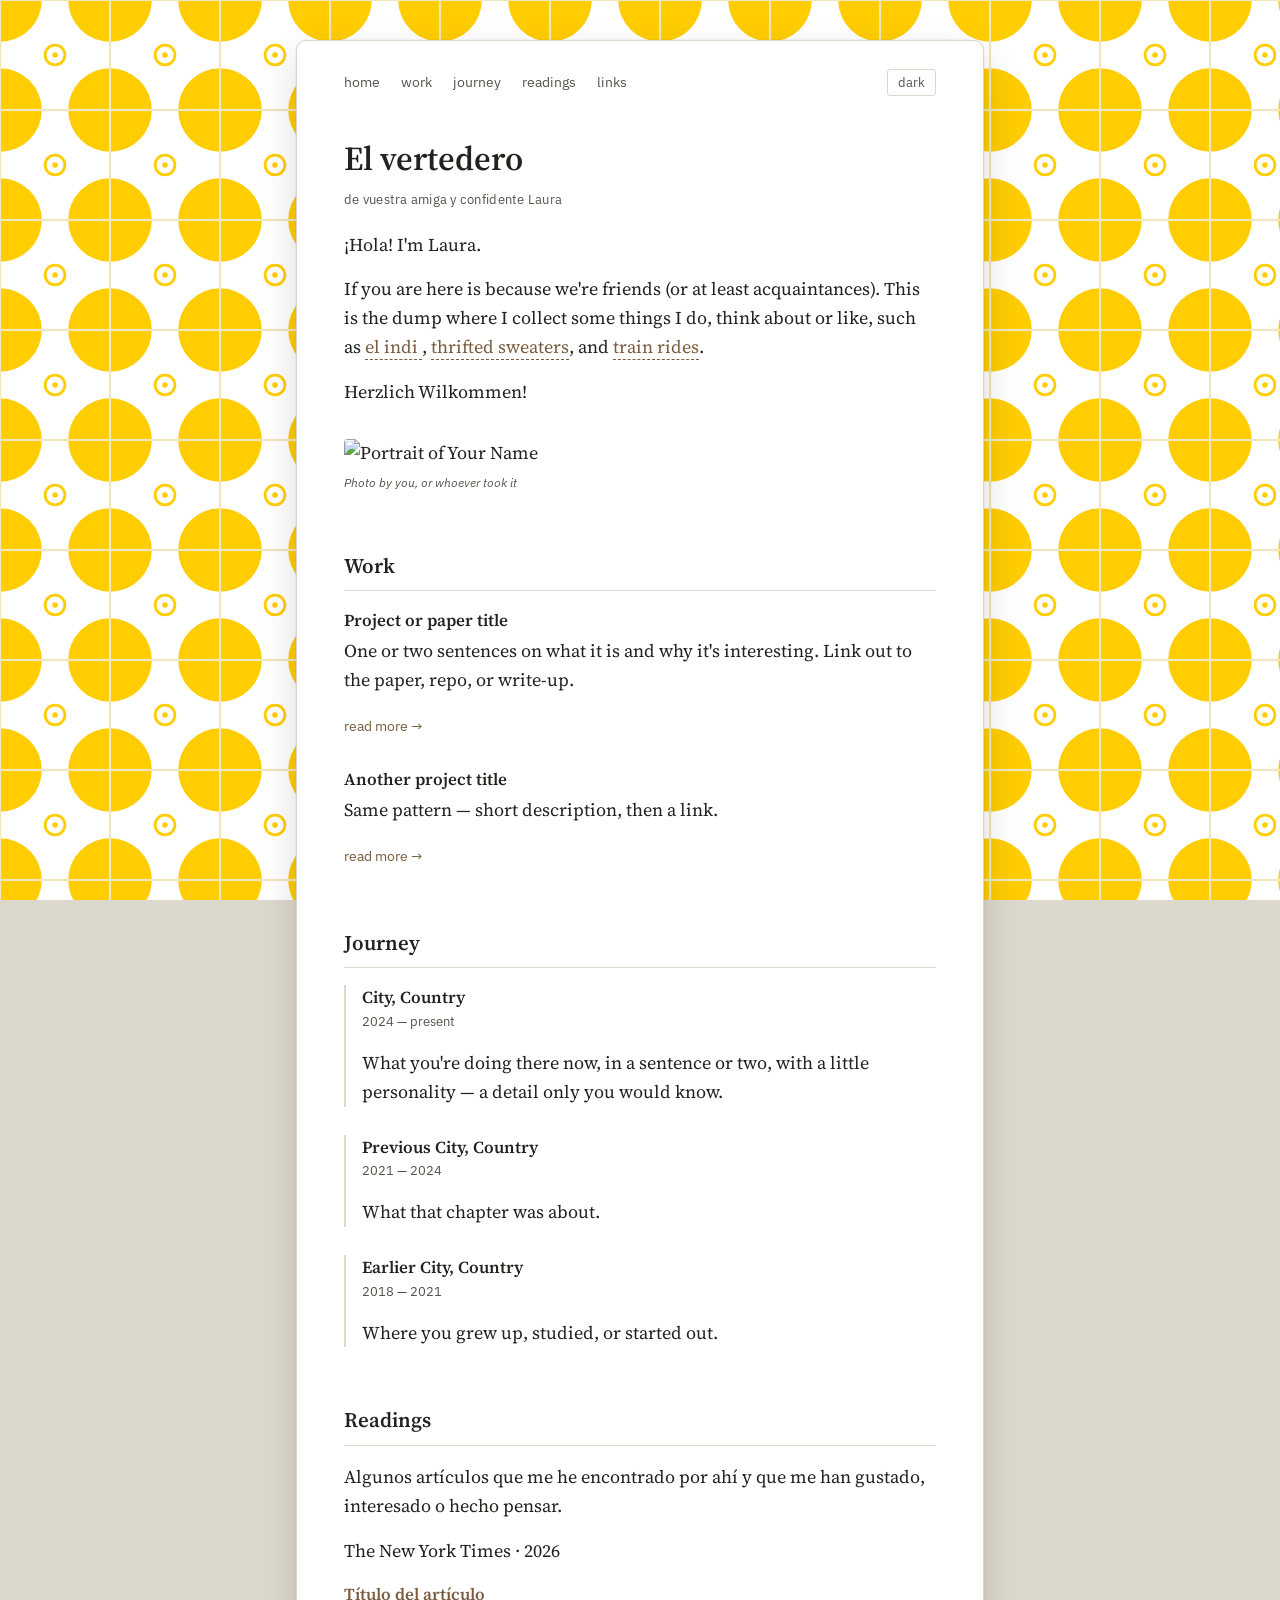
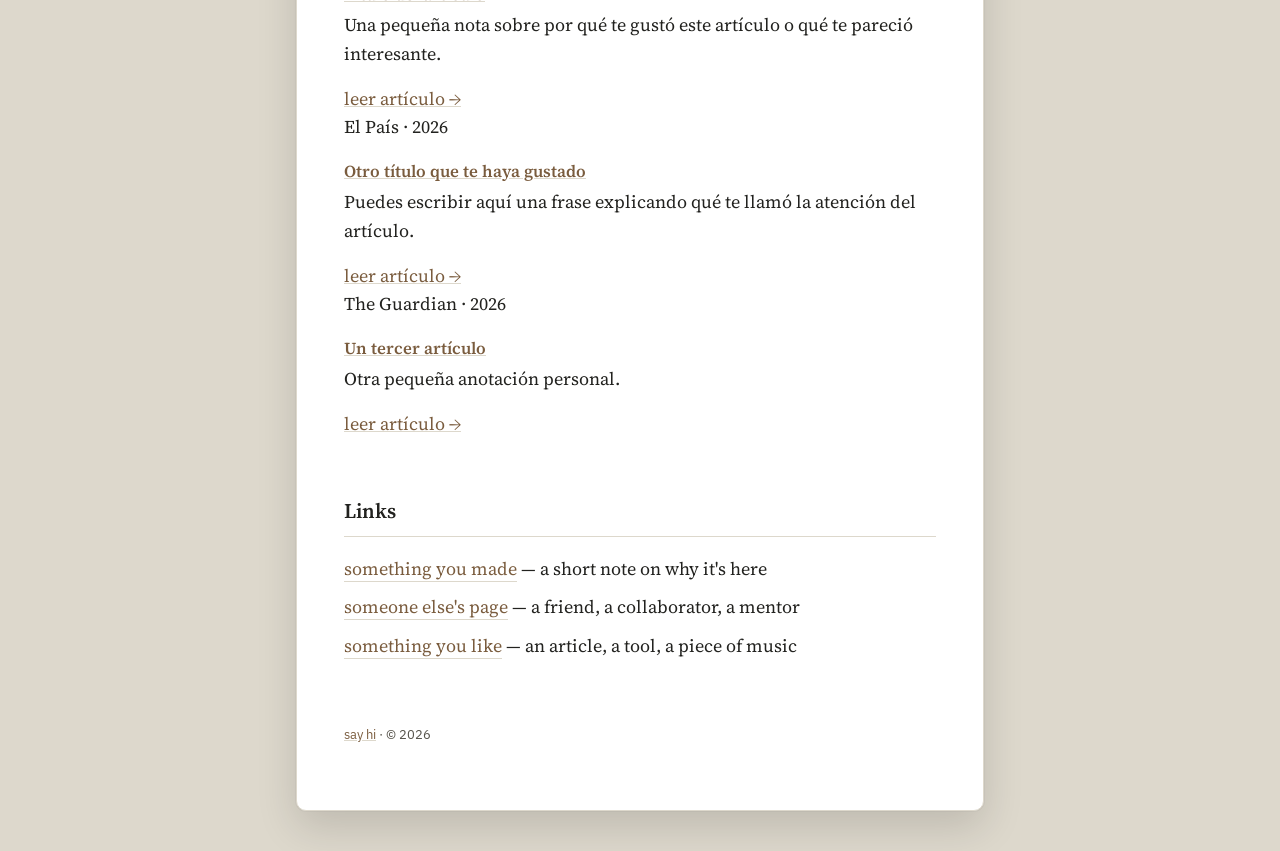
==== index.html @ 6bcbf562 "Add readings section with article links Added a new section for readings with articles and descripti" ====
<!DOCTYPE html>
<html lang="en">
<head>
<meta charset="UTF-8">
<meta name="viewport" content="width=device-width, initial-scale=1">
<title>Laura!</title>
<meta name="description" content=" Laura ">
<link rel="preconnect" href="https://fonts.googleapis.com">
<link rel="preconnect" href="https://fonts.gstatic.com" crossorigin>
<link href="https://fonts.googleapis.com/css2?family=Source+Serif+4:ital,wght@0,400;0,600;1,400&family=IBM+Plex+Sans:wght@400;500&display=swap" rel="stylesheet">
<link rel="stylesheet" href="style.css">
</head>
<body>

<div class="sheet">

<header class="topnav">
  <nav>
    <a href="#home">home</a>
    <a href="#work">work</a>
    <a href="#journey">journey</a>
    <a href="#readings">readings</a>
    <a href="#links">links</a>
  </nav>
  <button id="theme-toggle" aria-label="Toggle dark mode">dark</button>
</header>

<main id="home">
  <h1> El vertedero </h1>
  <p class="pronunciation"> de vuestra amiga y confidente Laura </p>
  <p class="role">  </p>

  <p class="intro">
    ¡Hola! I'm Laura. 
    </p>
  
    <p class="intro">
    If you are here is because we're friends (or at least acquaintances).
    
    This is the dump where I collect some things I do, think about or like, such as
    <span class="word-swap" data-words="reading| vermú al sol | card games | el indi | biking around " tabindex="0" role="button"> el indi </span>,
    <span class="word-swap" data-words="thrifted sweaters| performing arts |mountains |conciertos en salas (Asturies) | semmantics | guateques " tabindex="0" role="button">thrifted sweaters</span>,
    and
    <span class="word-swap" data-words="train rides| cinema |paliquear | basketball | opera" tabindex="0" role="button"> train rides</span>.
  </p>

  <p class="intro">
    Herzlich  Wilkommen!
  </p>


  <figure class="portrait">
    <img src="files/photo.jpg" alt="Portrait of Your Name">
    <figcaption>Photo by you, or whoever took it</figcaption>
  </figure>
</main>

<section id="work">
  <h2>Work</h2>

  <article class="project">
    <h3>Project or paper title</h3>
    <p>One or two sentences on what it is and why it's interesting. Link
      out to the paper, repo, or write-up.</p>
    <a href="#" target="_blank" rel="noopener">read more →</a>
  </article>

  <article class="project">
    <h3>Another project title</h3>
    <p>Same pattern — short description, then a link.</p>
    <a href="#" target="_blank" rel="noopener">read more →</a>
  </article>
</section>

<section id="journey">
  <h2>Journey</h2>

  <div class="timeline-entry">
    <h3>City, Country</h3>
    <p class="timeline-date">2024 — present</p>
    <p>What you're doing there now, in a sentence or two, with a little
      personality — a detail only you would know.</p>
  </div>

  <div class="timeline-entry">
    <h3>Previous City, Country</h3>
    <p class="timeline-date">2021 — 2024</p>
    <p>What that chapter was about.</p>
  </div>

  <div class="timeline-entry">
    <h3>Earlier City, Country</h3>
    <p class="timeline-date">2018 — 2021</p>
    <p>Where you grew up, studied, or started out.</p>
  </div>
</section>


  <section id="readings"> 
    <h2>Readings</h2> 
    
<p class="section-intro"> 
  Algunos artículos que me he encontrado por ahí y que me han gustado, interesado o hecho pensar. 
</p> 
    <div class="reading-list"> 
  <article class="reading"> 
  <p class="reading-meta">The New York Times · 2026</p> <h3> <a href="https://www.example.com/articulo-1" target="_blank" rel="noopener"> Título del artículo </a> </h3> <p> Una pequeña nota sobre por qué te gustó este artículo o qué te pareció interesante. </p> <a class="reading-link" href="https://www.example.com/articulo-1" target="_blank" rel="noopener"> leer artículo → </a> </article> <article class="reading"> <p class="reading-meta">El País · 2026</p> <h3> <a href="https://www.example.com/articulo-2" target="_blank" rel="noopener"> Otro título que te haya gustado </a> </h3> <p> Puedes escribir aquí una frase explicando qué te llamó la atención del artículo. </p> <a class="reading-link" href="https://www.example.com/articulo-2" target="_blank" rel="noopener"> leer artículo → </a> </article> <article class="reading"> <p class="reading-meta">The Guardian · 2026</p> <h3> <a href="https://www.example.com/articulo-3" target="_blank" rel="noopener"> Un tercer artículo </a> </h3> <p> Otra pequeña anotación personal. </p> <a class="reading-link" href="https://www.example.com/articulo-3" target="_blank" rel="noopener"> leer artículo → 
  </a> 
  </article> </div> </section>

<section id="links">
  <h2>Links</h2>
  <ul class="linklist">
    <li><a href="#" target="_blank" rel="noopener">something you made</a> — a short note on why it's here</li>
    <li><a href="#" target="_blank" rel="noopener">someone else's page</a> — a friend, a collaborator, a mentor</li>
    <li><a href="#" target="_blank" rel="noopener">something you like</a> — an article, a tool, a piece of music</li>
  </ul>
</section>

<footer>
  <p><a href="mailto:you@example.com">say hi</a> · © 2026</p>
</footer>

</div><!-- /.sheet -->

<script src="script.js"></script>
</body>
</html>
---- style.css ----
:root {
  --bg: #FFFFFF;
  --ink: #22221F;
  --ink-soft: #56534B;
  --accent: #7A5C3E;
  --rule: #DDD8CC;
  --tile-url: url("data:image/svg+xml;utf8,%3Csvg xmlns='http://www.w3.org/2000/svg' viewBox='0 0 100 100'%3E%3Crect width='100' height='100' fill='%23FFFFFF'/%3E%3Cpath d='M0,0 L38,0 A38,38 0 0 1 0,38 Z' fill='%23FFCD00'/%3E%3Cpath d='M100,0 L100,38 A38,38 0 0 1 62,0 Z' fill='%23FFCD00'/%3E%3Cpath d='M100,100 L62,100 A38,38 0 0 1 100,62 Z' fill='%23FFCD00'/%3E%3Cpath d='M0,100 L0,62 A38,38 0 0 1 38,100 Z' fill='%23FFCD00'/%3E%3Ccircle cx='50' cy='50' r='9' fill='none' stroke='%23FFCD00' stroke-width='2.5'/%3E%3Ccircle cx='50' cy='50' r='2.5' fill='%23FFCD00'/%3E%3Crect x='0.5' y='0.5' width='99' height='99' fill='none' stroke='%23F0E6C0' stroke-width='1'/%3E%3C/svg%3E");
  --tile-size: 110px;
}

html[data-theme="dark"] {
  --bg: #16151A;
  --ink: #EDEAE2;
  --ink-soft: #A9A497;
  --accent: #C9A574;
  --rule: #33323A;
  --tile-url: url("data:image/svg+xml;utf8,%3Csvg xmlns='http://www.w3.org/2000/svg' viewBox='0 0 100 100'%3E%3Crect width='100' height='100' fill='%23172231'/%3E%3Cpath d='M0,0 L38,0 A38,38 0 0 1 0,38 Z' fill='%23B8935F'/%3E%3Cpath d='M100,0 L100,38 A38,38 0 0 1 62,0 Z' fill='%23B8935F'/%3E%3Cpath d='M100,100 L62,100 A38,38 0 0 1 100,62 Z' fill='%23B8935F'/%3E%3Cpath d='M0,100 L0,62 A38,38 0 0 1 38,100 Z' fill='%23B8935F'/%3E%3Ccircle cx='50' cy='50' r='9' fill='none' stroke='%23B8935F' stroke-width='2.5'/%3E%3Ccircle cx='50' cy='50' r='2.5' fill='%23B8935F'/%3E%3Crect x='0.5' y='0.5' width='99' height='99' fill='none' stroke='%230D141C' stroke-width='1'/%3E%3C/svg%3E");
}

* { box-sizing: border-box; }

html {
  scroll-behavior: smooth;
}

body {
  margin: 0;
  color: var(--ink);
  font-family: "Source Serif 4", Georgia, serif;
  font-size: 18px;
  line-height: 1.6;
  background-color: var(--rule);
  background-image: var(--tile-url);
  background-size: var(--tile-size) var(--tile-size);
  background-attachment: fixed;
  transition: background-color 0.2s ease, color 0.2s ease;
}

/* The tile pattern lives on the body; everything readable sits on this
   opaque sheet so text always has full contrast, regardless of theme. */
.sheet {
  max-width: 688px;
  margin: 40px auto;
  padding: 0 0 8px;
  background: var(--bg);
  border-radius: 10px;
  border: 1px solid var(--rule);
  box-shadow: 0 16px 40px rgba(0, 0, 0, 0.14), 0 0 0 1px rgba(0, 0, 0, 0.03);
}

main, section, footer, header.topnav {
  max-width: 640px;
  margin: 0 auto;
  padding: 0 24px;
}

/* Nav */

header.topnav {
  display: flex;
  justify-content: space-between;
  align-items: center;
  padding-top: 28px;
  padding-bottom: 12px;
  font-family: "IBM Plex Sans", sans-serif;
  font-size: 14px;
}

header.topnav nav a {
  color: var(--ink-soft);
  text-decoration: none;
  margin-right: 18px;
}

header.topnav nav a:hover { color: var(--accent); }

#theme-toggle {
  background: none;
  border: 1px solid var(--rule);
  color: var(--ink-soft);
  font-family: inherit;
  font-size: 13px;
  padding: 4px 10px;
  border-radius: 3px;
  cursor: pointer;
}

#theme-toggle:hover { border-color: var(--accent); color: var(--accent); }

/* Headings */

h1 {
  font-size: 2.1rem;
  font-weight: 600;
  margin: 24px 0 4px;
}

h2 {
  font-size: 1.3rem;
  font-weight: 600;
  border-bottom: 1px solid var(--rule);
  padding-bottom: 8px;
  margin-top: 56px;
}

h3 {
  font-size: 1.05rem;
  font-weight: 600;
  margin-bottom: 2px;
}

.pronunciation {
  font-family: "IBM Plex Sans", sans-serif;
  font-size: 13px;
  color: var(--ink-soft);
  letter-spacing: 0.02em;
  margin-top: 0;
}

.role {
  font-family: "IBM Plex Sans", sans-serif;
  font-size: 15px;
  color: var(--ink-soft);
  margin-bottom: 20px;
}

/* Body text & links */

p { margin: 0 0 16px; }

a {
  color: var(--accent);
  text-decoration-color: var(--rule);
}

a:hover { text-decoration-color: var(--accent); }

.intro em { font-style: italic; color: var(--ink); }

.word-swap {
  color: var(--accent);
  border-bottom: 1px dashed var(--accent);
  cursor: pointer;
  transition: opacity 0.15s ease;
}

.word-swap:hover { opacity: 0.7; }

.word-swap:focus-visible {
  outline: 2px solid var(--accent);
  outline-offset: 2px;
}

.word-swap.swapping { opacity: 0; }

.linkrow {
  font-family: "IBM Plex Sans", sans-serif;
  font-size: 15px;
  margin: 8px 0 32px;
}

.linkrow a {
  margin-right: 16px;
  text-decoration: none;
  border-bottom: 1px solid var(--rule);
}

.linkrow a:hover { border-color: var(--accent); }

/* Portrait */

.portrait {
  margin: 32px 0 8px;
}

.portrait img {
  width: 100%;
  max-width: 320px;
  display: block;
  border-radius: 4px;
}

.portrait figcaption {
  font-family: "IBM Plex Sans", sans-serif;
  font-size: 12px;
  color: var(--ink-soft);
  margin-top: 6px;
  font-style: italic;
}

/* Work / projects */

.project {
  margin-bottom: 28px;
}

.project a {
  font-family: "IBM Plex Sans", sans-serif;
  font-size: 14px;
  text-decoration: none;
}

/* Journey / timeline */

.timeline-entry {
  margin-bottom: 28px;
  padding-left: 16px;
  border-left: 2px solid var(--rule);
}

.timeline-date {
  font-family: "IBM Plex Sans", sans-serif;
  font-size: 13px;
  color: var(--ink-soft);
  margin-top: -2px;
}

/* Links list */

.linklist {
  list-style: none;
  padding: 0;
}

.linklist li {
  margin-bottom: 10px;
}

.linklist a {
  text-decoration: none;
  border-bottom: 1px solid var(--rule);
}

.linklist a:hover { border-color: var(--accent); }

/* Footer */

footer {
  margin-top: 64px;
  padding-bottom: 40px;
  font-family: "IBM Plex Sans", sans-serif;
  font-size: 13px;
  color: var(--ink-soft);
}

/* Responsive */

@media (max-width: 480px) {
  body {
    font-size: 16px;
    background-attachment: scroll;
    background-size: 70px 70px;
  }
  header.topnav nav a { margin-right: 12px; }
  .sheet {
    margin: 0;
    border-radius: 0;
    border: none;
    box-shadow: none;
  }
}

/* Reduced motion */

@media (prefers-reduced-motion: reduce) {
  html { scroll-behavior: auto; }
  body, #theme-toggle { transition: none; }
}
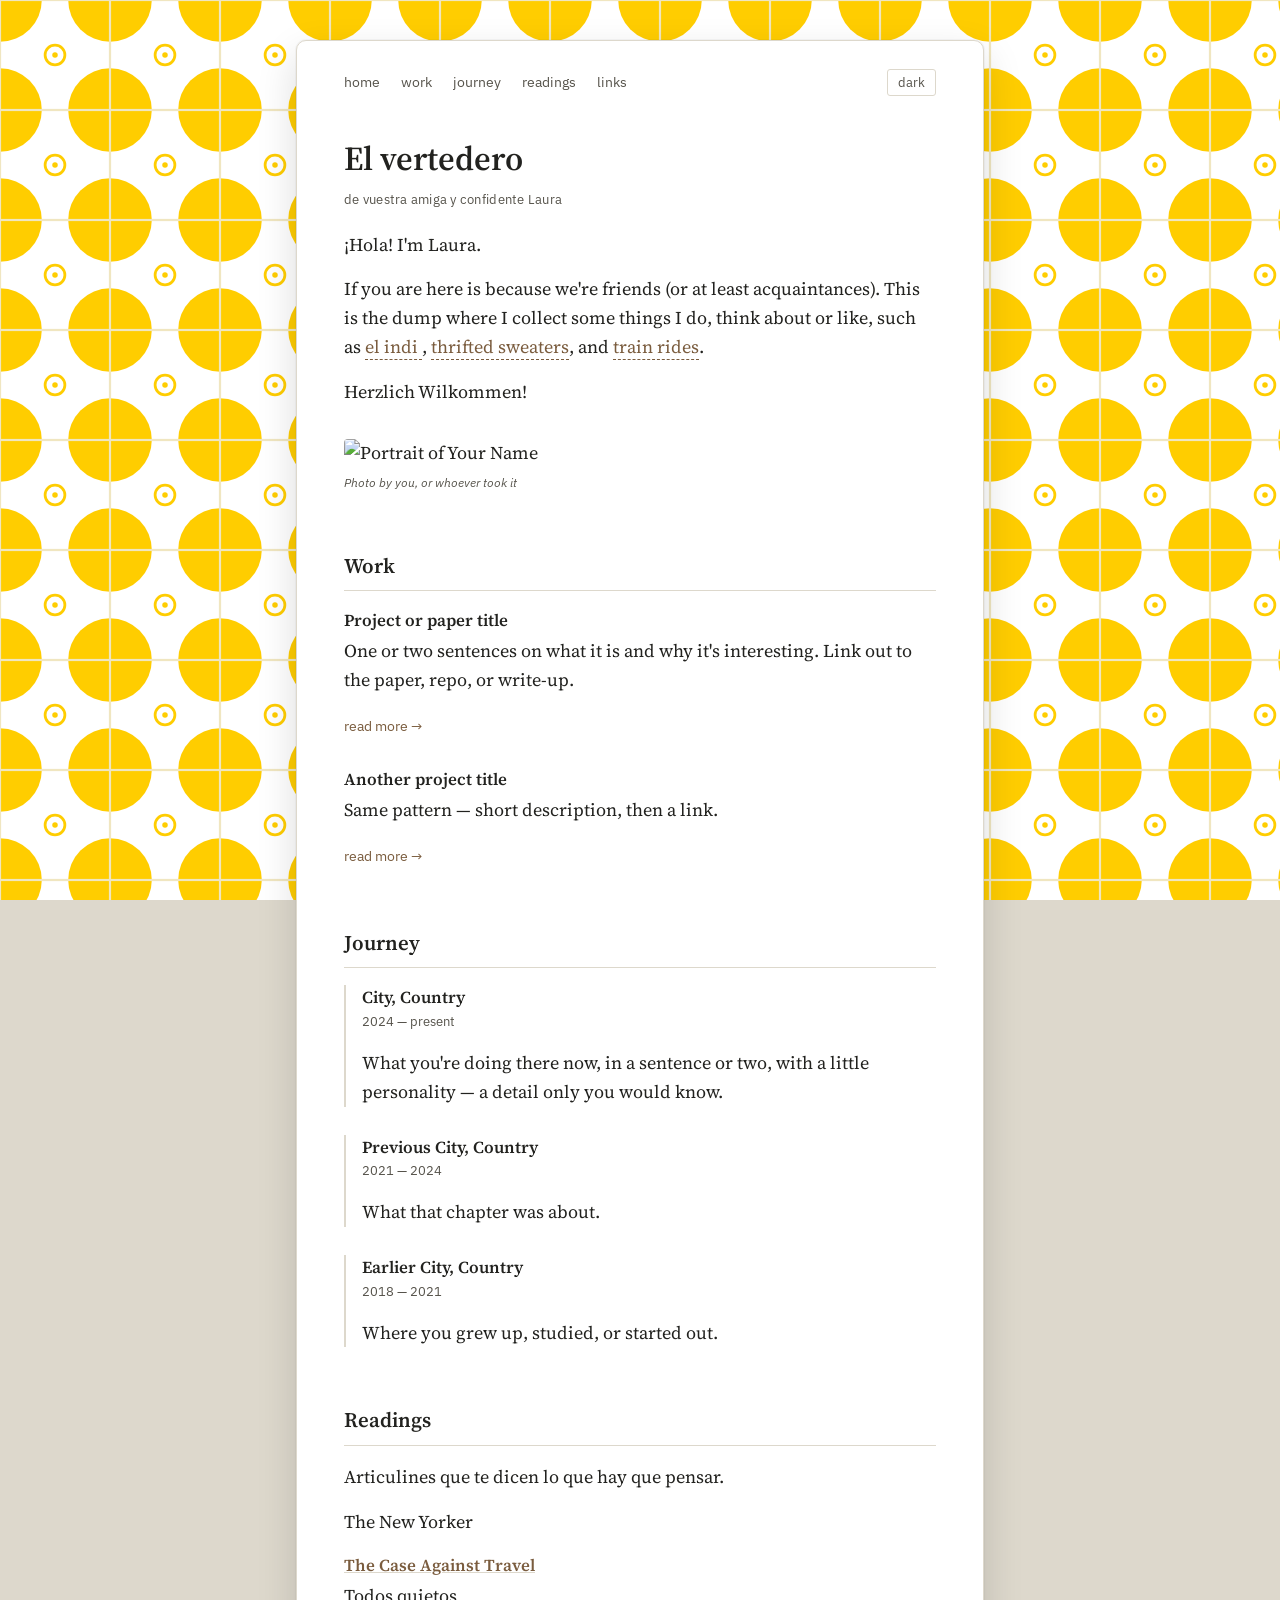
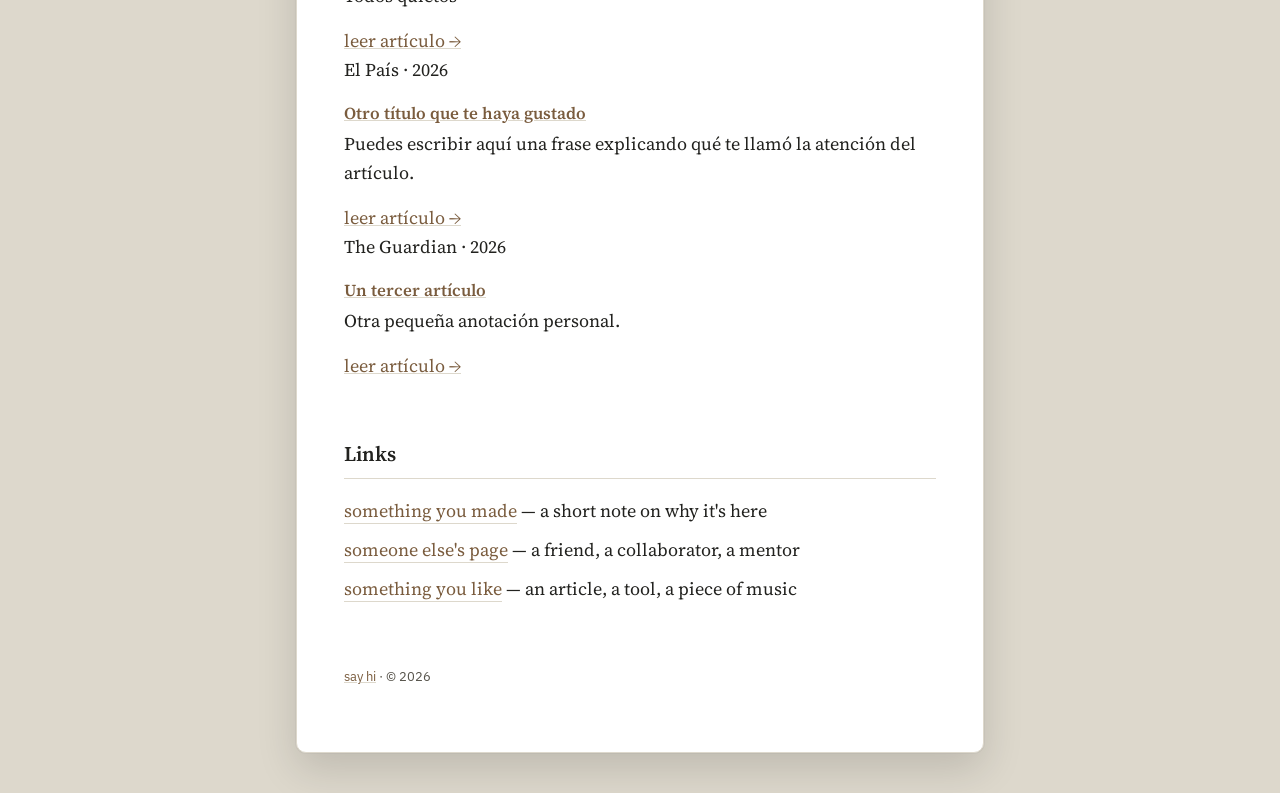
==== commit a21c146f: "Add new articles to readings section Updated reading section with new articles and links." ====
--- a/index.html
+++ b/index.html
@@ -100,13 +100,34 @@
     <h2>Readings</h2> 
     
 <p class="section-intro"> 
-  Algunos artículos que me he encontrado por ahí y que me han gustado, interesado o hecho pensar. 
+  Articulines que te dicen lo que hay que pensar. 
 </p> 
     <div class="reading-list"> 
   <article class="reading"> 
-  <p class="reading-meta">The New York Times · 2026</p> <h3> <a href="https://www.example.com/articulo-1" target="_blank" rel="noopener"> Título del artículo </a> </h3> <p> Una pequeña nota sobre por qué te gustó este artículo o qué te pareció interesante. </p> <a class="reading-link" href="https://www.example.com/articulo-1" target="_blank" rel="noopener"> leer artículo → </a> </article> <article class="reading"> <p class="reading-meta">El País · 2026</p> <h3> <a href="https://www.example.com/articulo-2" target="_blank" rel="noopener"> Otro título que te haya gustado </a> </h3> <p> Puedes escribir aquí una frase explicando qué te llamó la atención del artículo. </p> <a class="reading-link" href="https://www.example.com/articulo-2" target="_blank" rel="noopener"> leer artículo → </a> </article> <article class="reading"> <p class="reading-meta">The Guardian · 2026</p> <h3> <a href="https://www.example.com/articulo-3" target="_blank" rel="noopener"> Un tercer artículo </a> </h3> <p> Otra pequeña anotación personal. </p> <a class="reading-link" href="https://www.example.com/articulo-3" target="_blank" rel="noopener"> leer artículo → 
+  <p class="reading-meta">
+    The New Yorker </p> <h3> 
+      <a href="https://www.newyorker.com/culture/the-weekend-essay/the-case-against-travel" target="_blank" rel="noopener"> 
+        The Case Against Travel </a> </h3> <p> Todos quietos </p>
+    <a class="reading-link" href="https://www.newyorker.com/culture/the-weekend-essay/the-case-against-travel" target="_blank" rel="noopener"> leer artículo → 
+    </a> 
+    
+  </article> 
+      <article class="reading"> 
+        <p class="reading-meta">El País · 2026</p> <h3> 
+          <a href="https://www.example.com/articulo-2" target="_blank" rel="noopener"> 
+            Otro título que te haya gustado </a> 
+        </h3> <p> Puedes escribir aquí una frase explicando qué te llamó la atención del artículo. </p> 
+        <a class="reading-link" href="https://www.example.com/articulo-2" target="_blank" rel="noopener"> leer artículo →
+        </a> 
+      
+      </article> 
+      <article class="reading"> <p class="reading-meta">The Guardian · 2026</p> <h3> 
+          <a href="https://www.example.com/articulo-3" target="_blank" rel="noopener"> 
+            Un tercer artículo </a> </h3> <p> Otra pequeña anotación personal. </p>
+        <a class="reading-link" href="https://www.example.com/articulo-3" target="_blank" rel="noopener"> leer artículo →
   </a> 
-  </article> </div> </section>
+  </article> 
+    </div> </section>
 
 <section id="links">
   <h2>Links</h2>
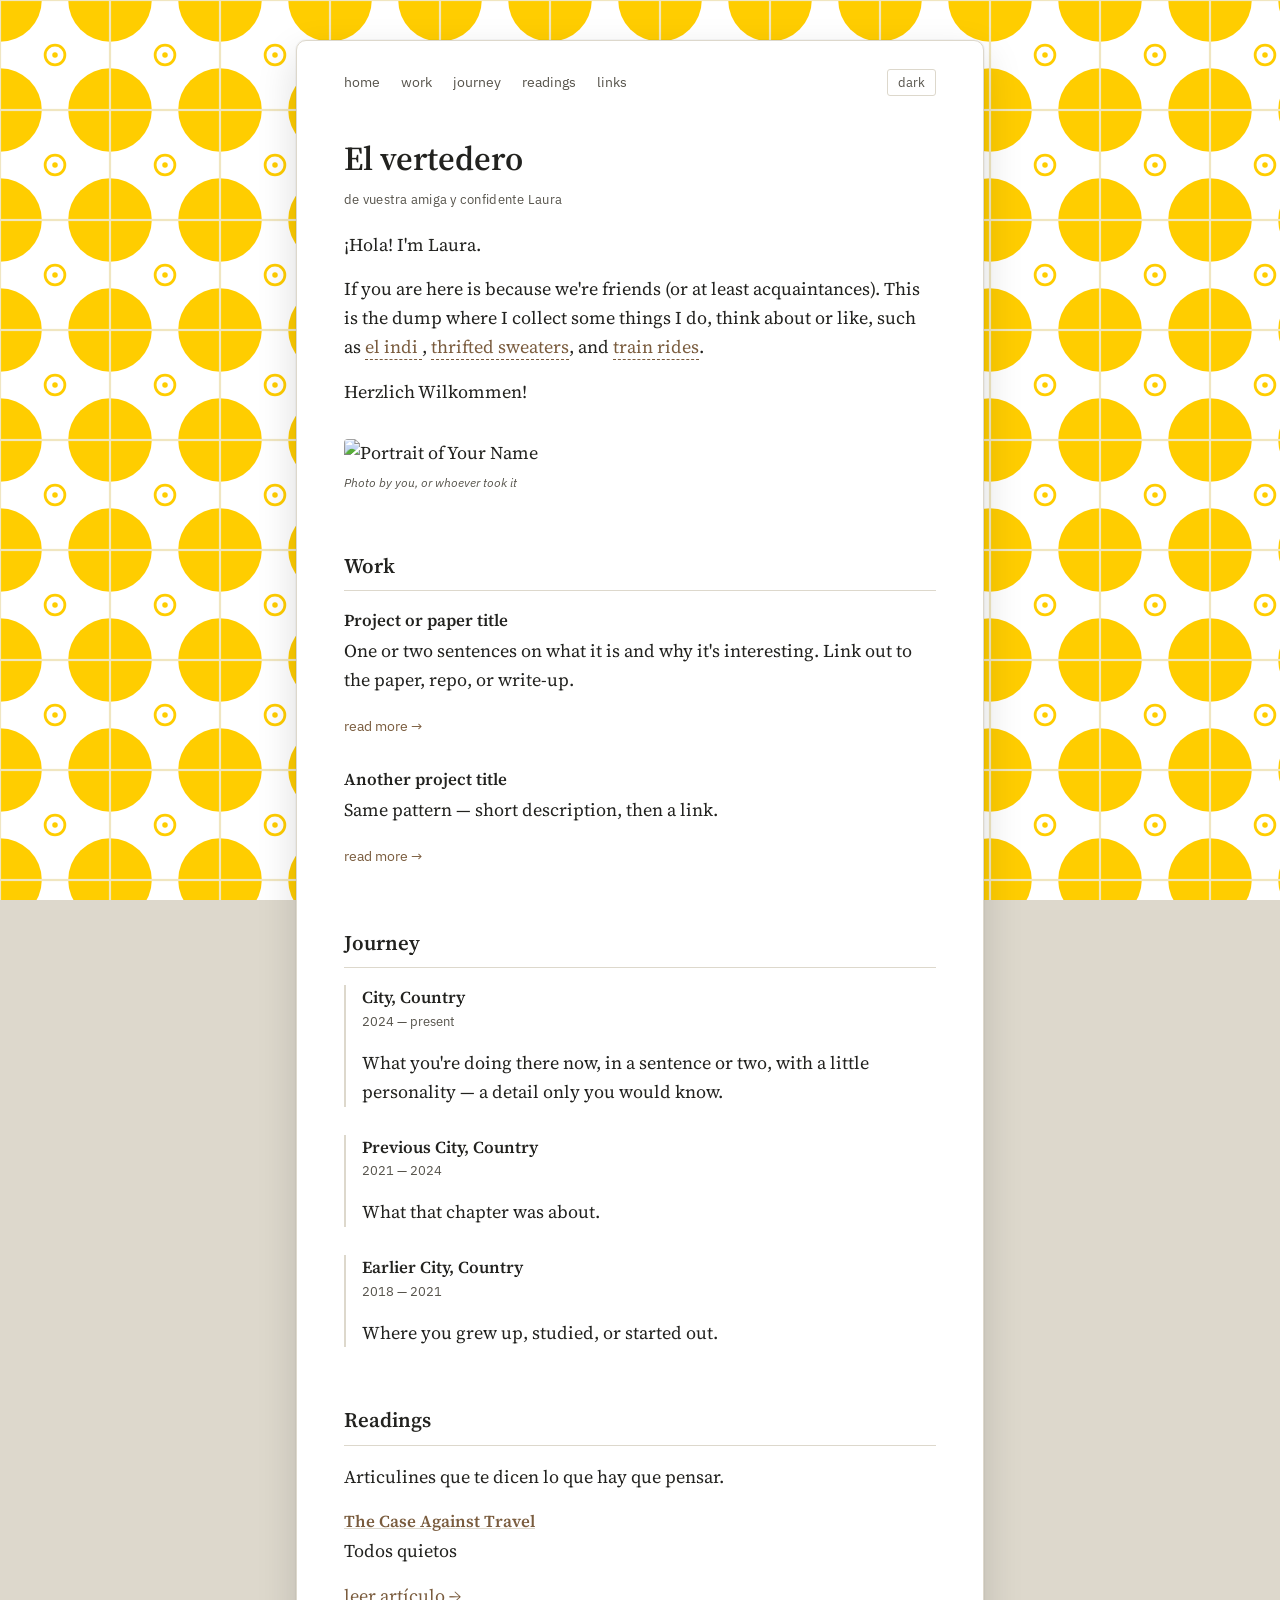
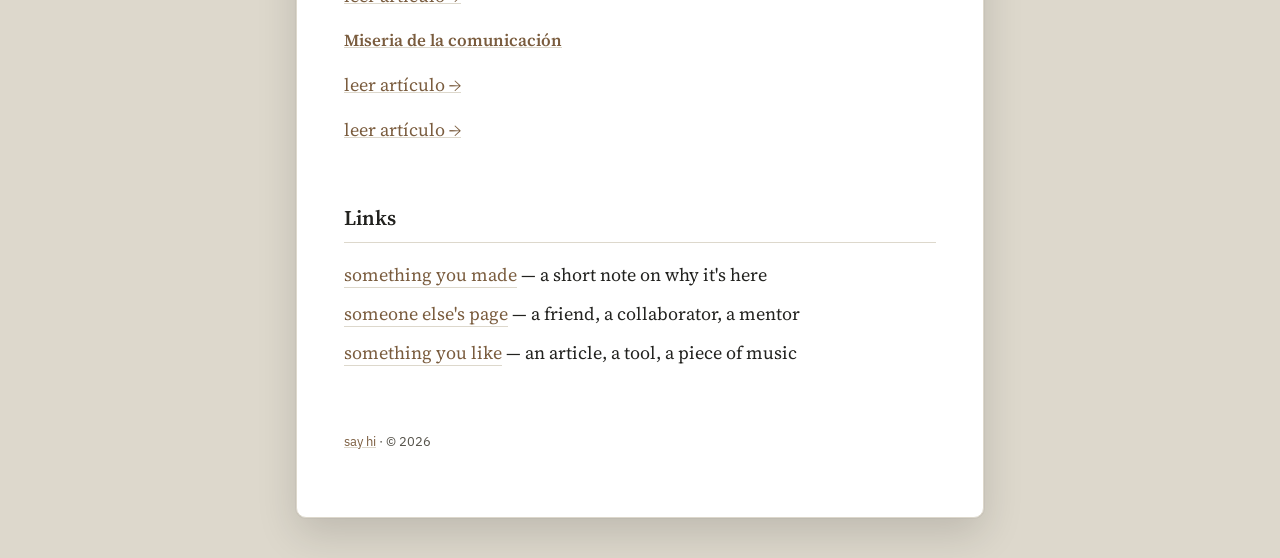
==== commit 8ef1249f: "Update reading list articles and links" ====
--- a/index.html
+++ b/index.html
@@ -105,7 +105,7 @@
     <div class="reading-list"> 
   <article class="reading"> 
   <p class="reading-meta">
-    The New Yorker </p> <h3> 
+    </p> <h3> 
       <a href="https://www.newyorker.com/culture/the-weekend-essay/the-case-against-travel" target="_blank" rel="noopener"> 
         The Case Against Travel </a> </h3> <p> Todos quietos </p>
     <a class="reading-link" href="https://www.newyorker.com/culture/the-weekend-essay/the-case-against-travel" target="_blank" rel="noopener"> leer artículo → 
@@ -113,18 +113,18 @@
     
   </article> 
       <article class="reading"> 
-        <p class="reading-meta">El País · 2026</p> <h3> 
-          <a href="https://www.example.com/articulo-2" target="_blank" rel="noopener"> 
-            Otro título que te haya gustado </a> 
-        </h3> <p> Puedes escribir aquí una frase explicando qué te llamó la atención del artículo. </p> 
-        <a class="reading-link" href="https://www.example.com/articulo-2" target="_blank" rel="noopener"> leer artículo →
+        <p class="reading-meta"> </p> <h3> 
+          <a href="https://domingosenchandal.com/2022/09/09/miseria-de-la-comunicacion-i/" target="_blank" rel="noopener"> 
+            Miseria de la comunicación </a> 
+        </h3> <p> </p> 
+        <a class="reading-link" href="https://domingosenchandal.com/2022/09/09/miseria-de-la-comunicacion-i/" target="_blank" rel="noopener"> leer artículo →
         </a> 
-      
+        
       </article> 
-      <article class="reading"> <p class="reading-meta">The Guardian · 2026</p> <h3> 
-          <a href="https://www.example.com/articulo-3" target="_blank" rel="noopener"> 
-            Un tercer artículo </a> </h3> <p> Otra pequeña anotación personal. </p>
-        <a class="reading-link" href="https://www.example.com/articulo-3" target="_blank" rel="noopener"> leer artículo →
+      <article class="reading"> <p class="reading-meta"> </p> <h3> 
+          <a href="https://www.diario-red.com/articulo/armas-para-pensar/pussy-riot-onlyfans/20250918124905054543.html" target="_blank" rel="noopener"> 
+            </a> </h3> <p> </p>
+        <a class="reading-link" href="https://www.diario-red.com/articulo/armas-para-pensar/pussy-riot-onlyfans/20250918124905054543.html" target="_blank" rel="noopener"> leer artículo →
   </a> 
   </article> 
     </div> </section>
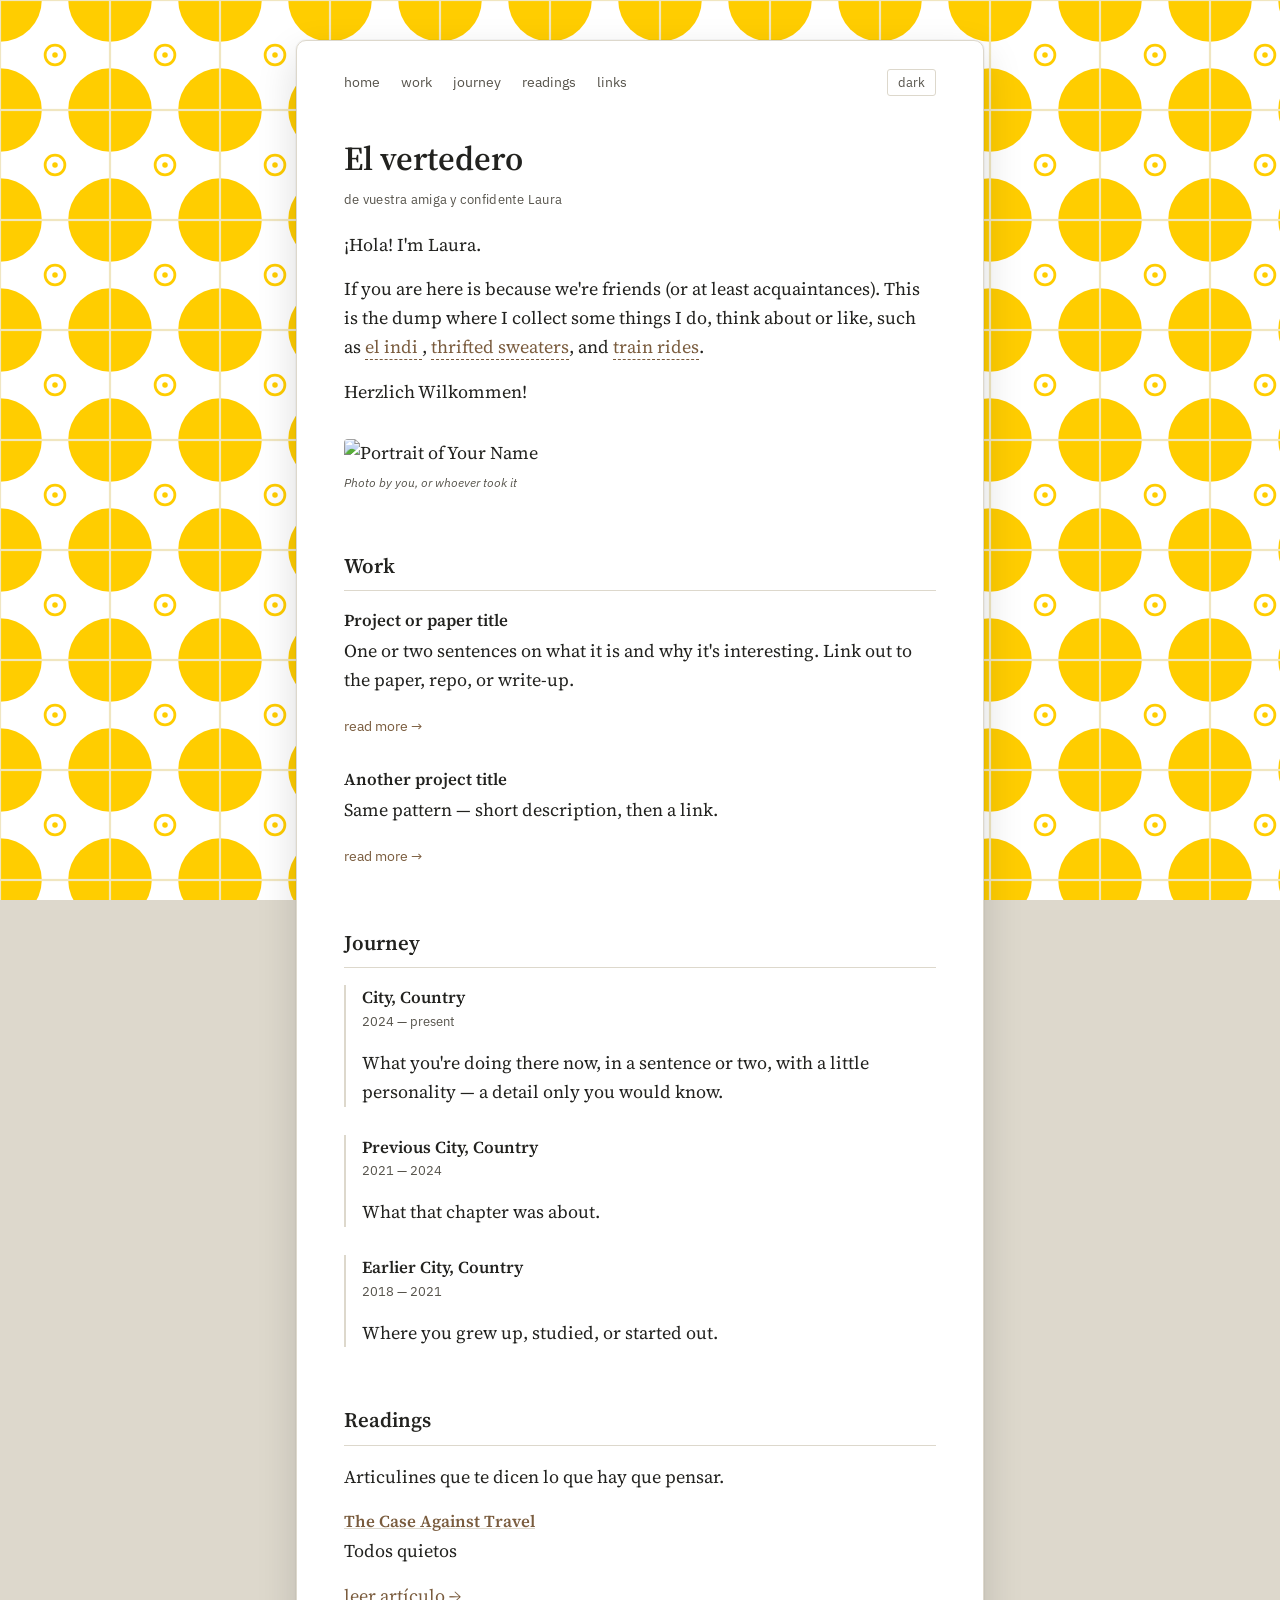
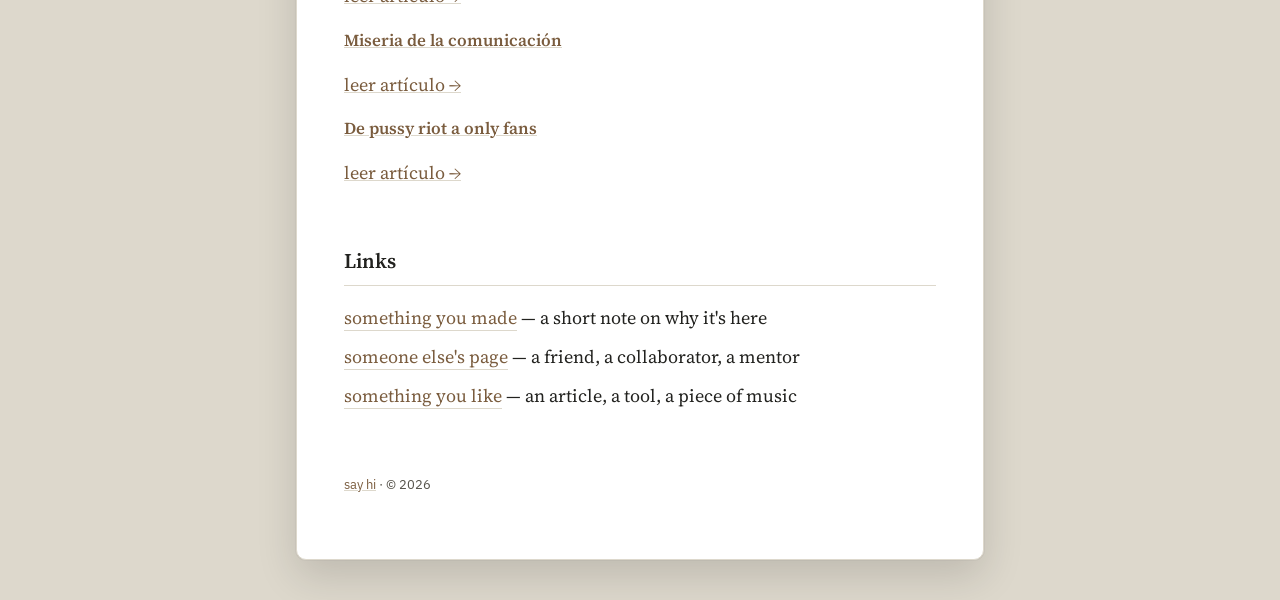
==== commit e0296995: "Update article title in index.html" ====
--- a/index.html
+++ b/index.html
@@ -123,7 +123,7 @@
       </article> 
       <article class="reading"> <p class="reading-meta"> </p> <h3> 
           <a href="https://www.diario-red.com/articulo/armas-para-pensar/pussy-riot-onlyfans/20250918124905054543.html" target="_blank" rel="noopener"> 
-            </a> </h3> <p> </p>
+            De pussy riot a only fans </a> </h3> <p> </p>
         <a class="reading-link" href="https://www.diario-red.com/articulo/armas-para-pensar/pussy-riot-onlyfans/20250918124905054543.html" target="_blank" rel="noopener"> leer artículo →
   </a> 
   </article> 
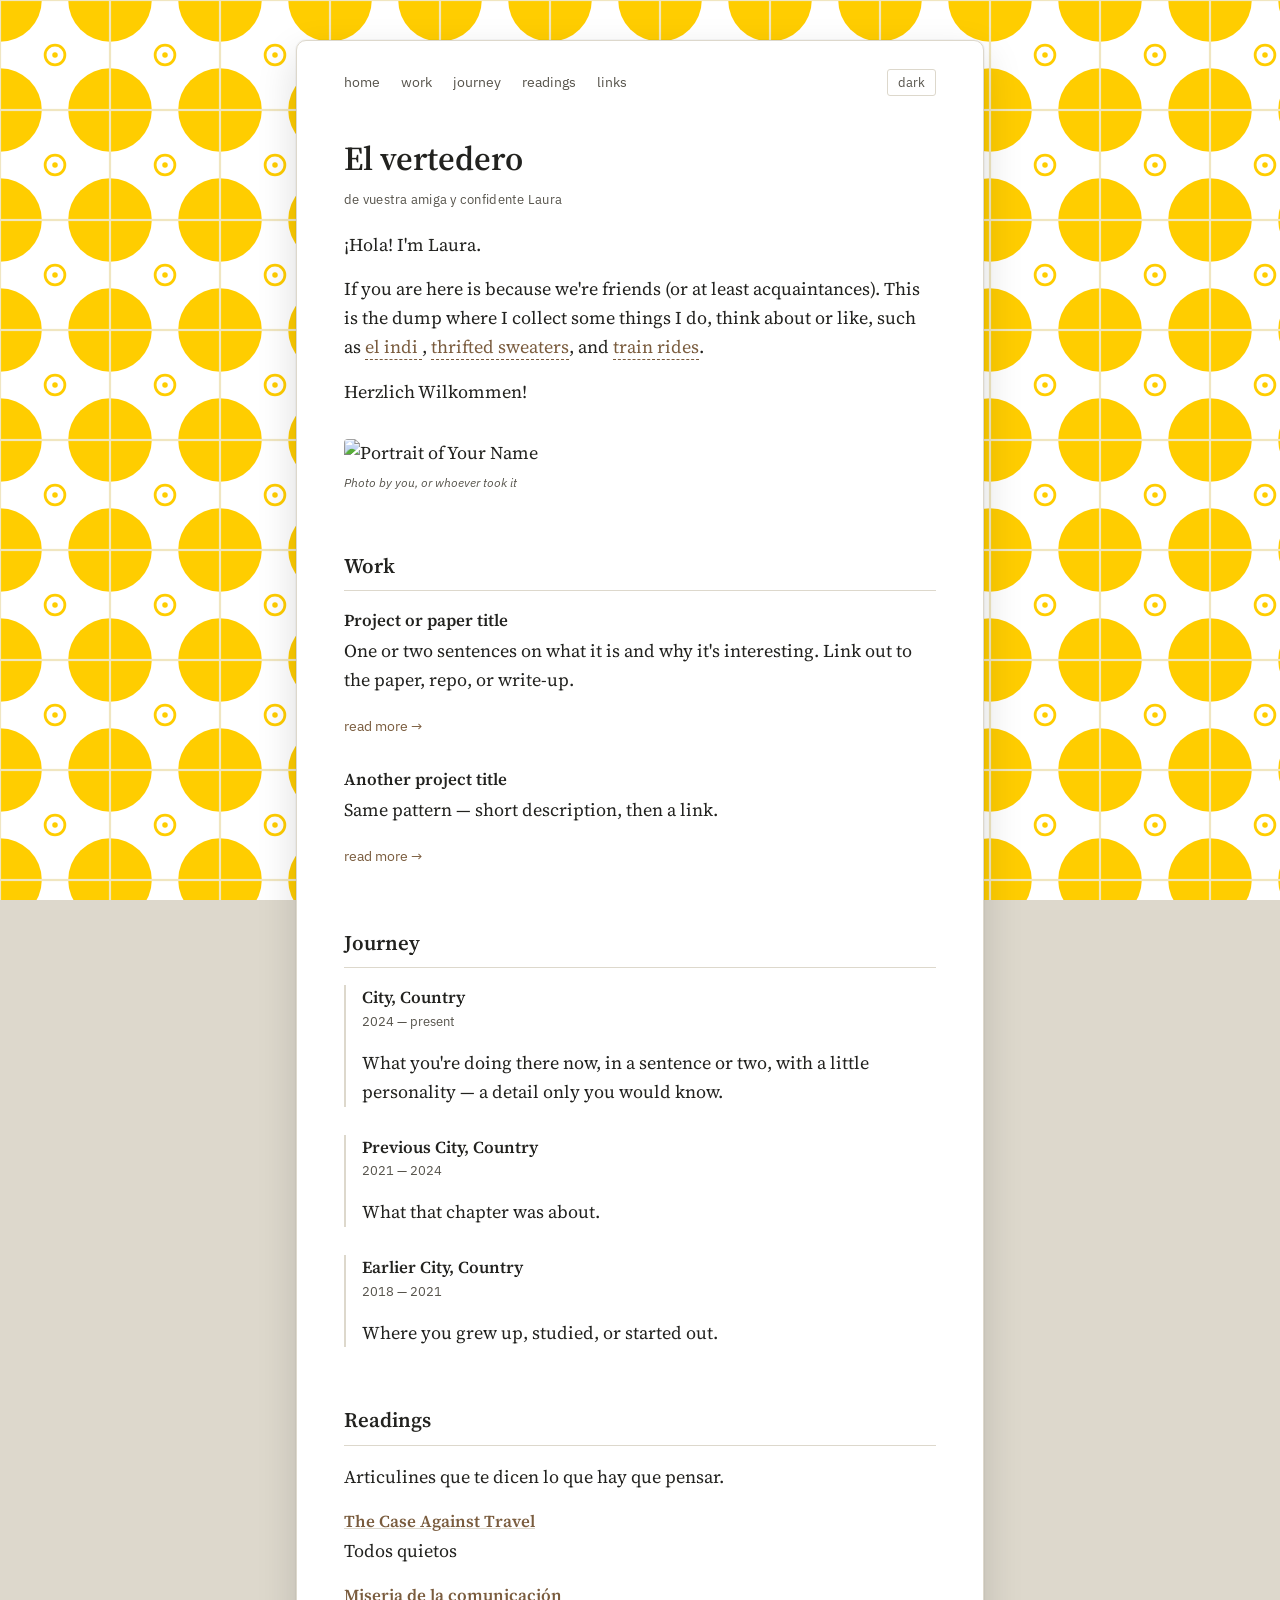
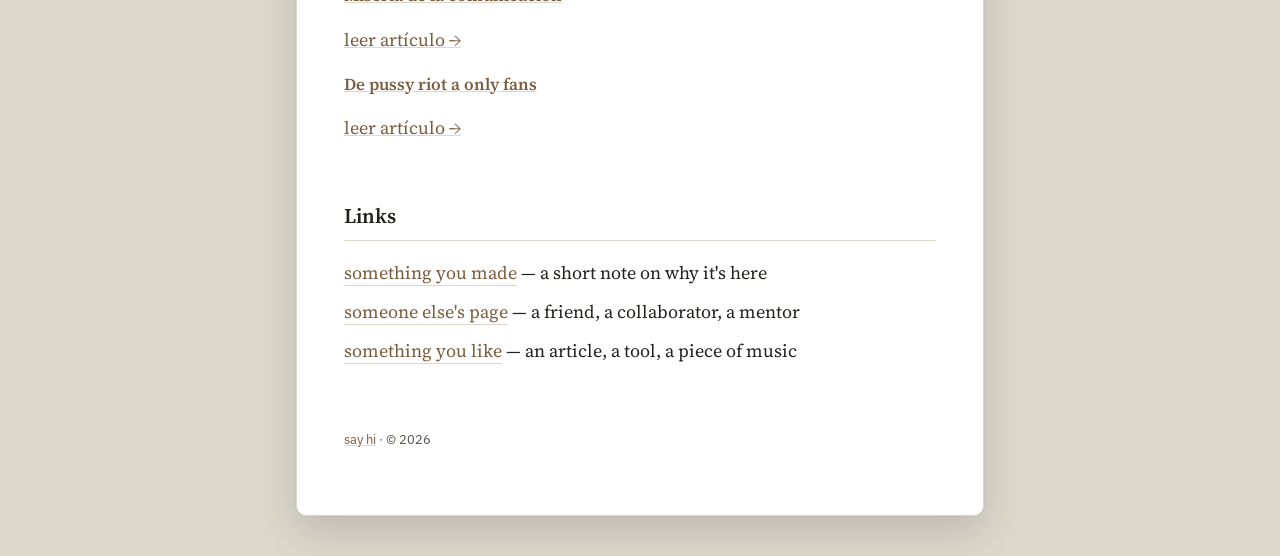
==== commit db7c72f5: "Remove reading link for 'The Case Against Travel' Removed reading link from the article section." ====
--- a/index.html
+++ b/index.html
@@ -108,8 +108,7 @@
     </p> <h3> 
       <a href="https://www.newyorker.com/culture/the-weekend-essay/the-case-against-travel" target="_blank" rel="noopener"> 
         The Case Against Travel </a> </h3> <p> Todos quietos </p>
-    <a class="reading-link" href="https://www.newyorker.com/culture/the-weekend-essay/the-case-against-travel" target="_blank" rel="noopener"> leer artículo → 
-    </a> 
+  
     
   </article> 
       <article class="reading"> 
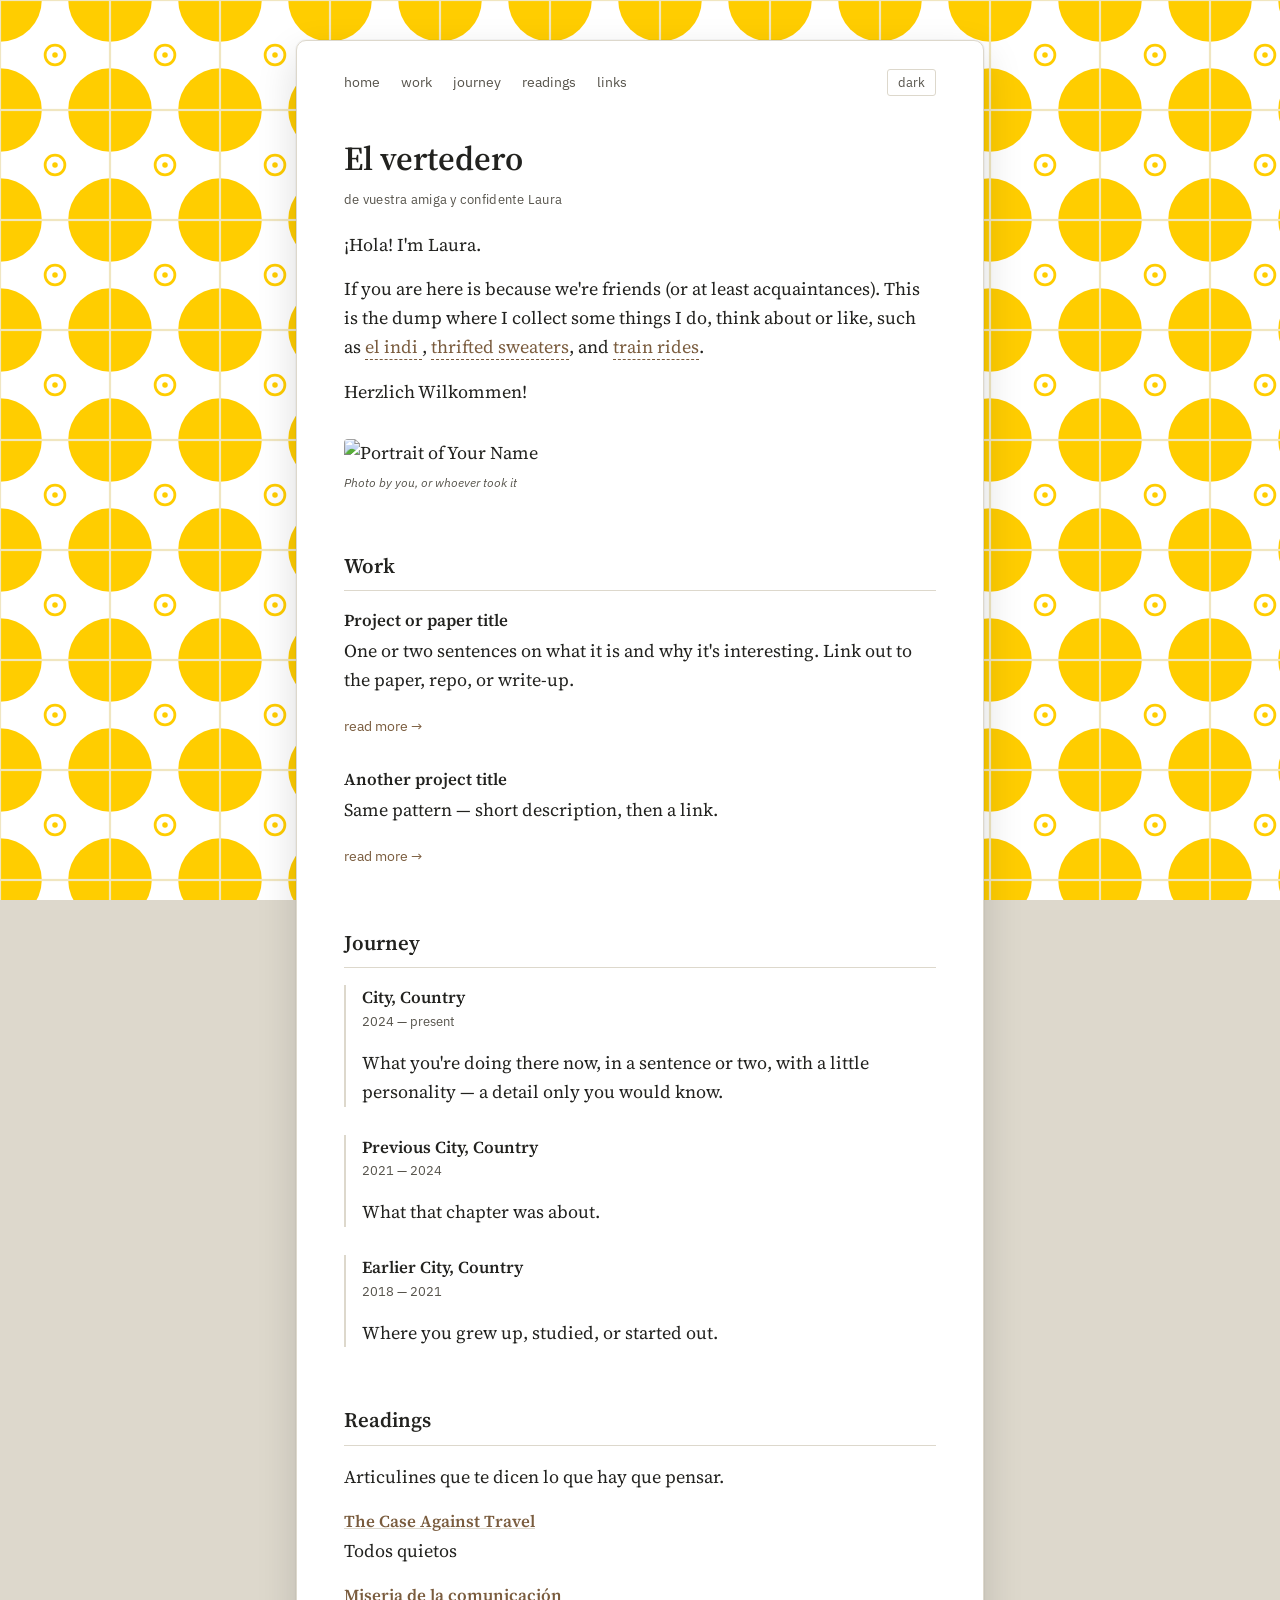
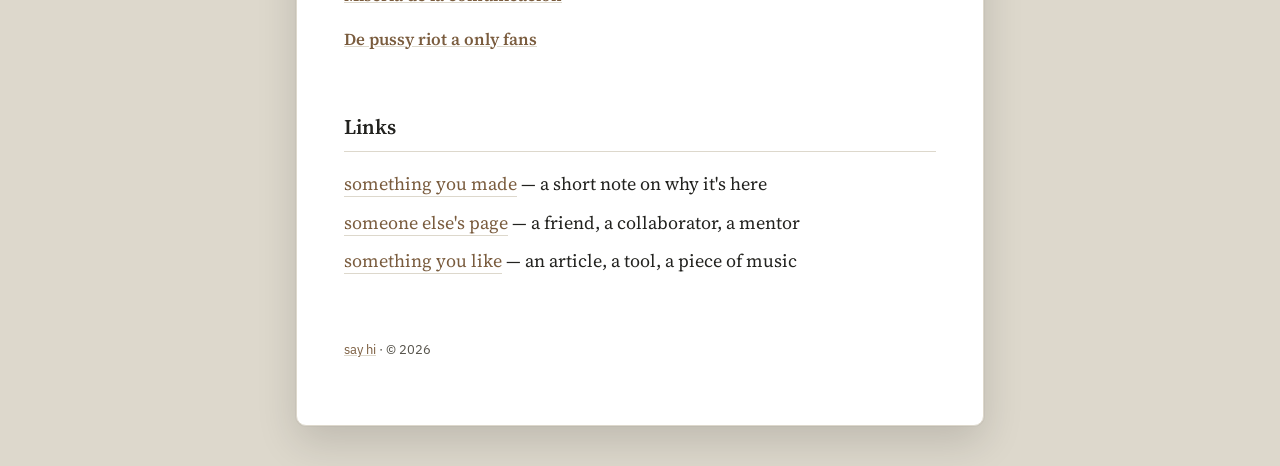
==== commit 910b384f: "Update index.html" ====
--- a/index.html
+++ b/index.html
@@ -41,7 +41,7 @@
     <span class="word-swap" data-words="reading| vermú al sol | card games | el indi | biking around " tabindex="0" role="button"> el indi </span>,
     <span class="word-swap" data-words="thrifted sweaters| performing arts |mountains |conciertos en salas (Asturies) | semmantics | guateques " tabindex="0" role="button">thrifted sweaters</span>,
     and
-    <span class="word-swap" data-words="train rides| cinema |paliquear | basketball | opera" tabindex="0" role="button"> train rides</span>.
+    <span class="word-swap" data-words="train rides| cinema |charlar | basketball | opera | el romancero tradicional " tabindex="0" role="button"> train rides</span>.
   </p>
 
   <p class="intro">
@@ -116,15 +116,13 @@
           <a href="https://domingosenchandal.com/2022/09/09/miseria-de-la-comunicacion-i/" target="_blank" rel="noopener"> 
             Miseria de la comunicación </a> 
         </h3> <p> </p> 
-        <a class="reading-link" href="https://domingosenchandal.com/2022/09/09/miseria-de-la-comunicacion-i/" target="_blank" rel="noopener"> leer artículo →
-        </a> 
+       
         
       </article> 
       <article class="reading"> <p class="reading-meta"> </p> <h3> 
           <a href="https://www.diario-red.com/articulo/armas-para-pensar/pussy-riot-onlyfans/20250918124905054543.html" target="_blank" rel="noopener"> 
             De pussy riot a only fans </a> </h3> <p> </p>
-        <a class="reading-link" href="https://www.diario-red.com/articulo/armas-para-pensar/pussy-riot-onlyfans/20250918124905054543.html" target="_blank" rel="noopener"> leer artículo →
-  </a> 
+
   </article> 
     </div> </section>
 
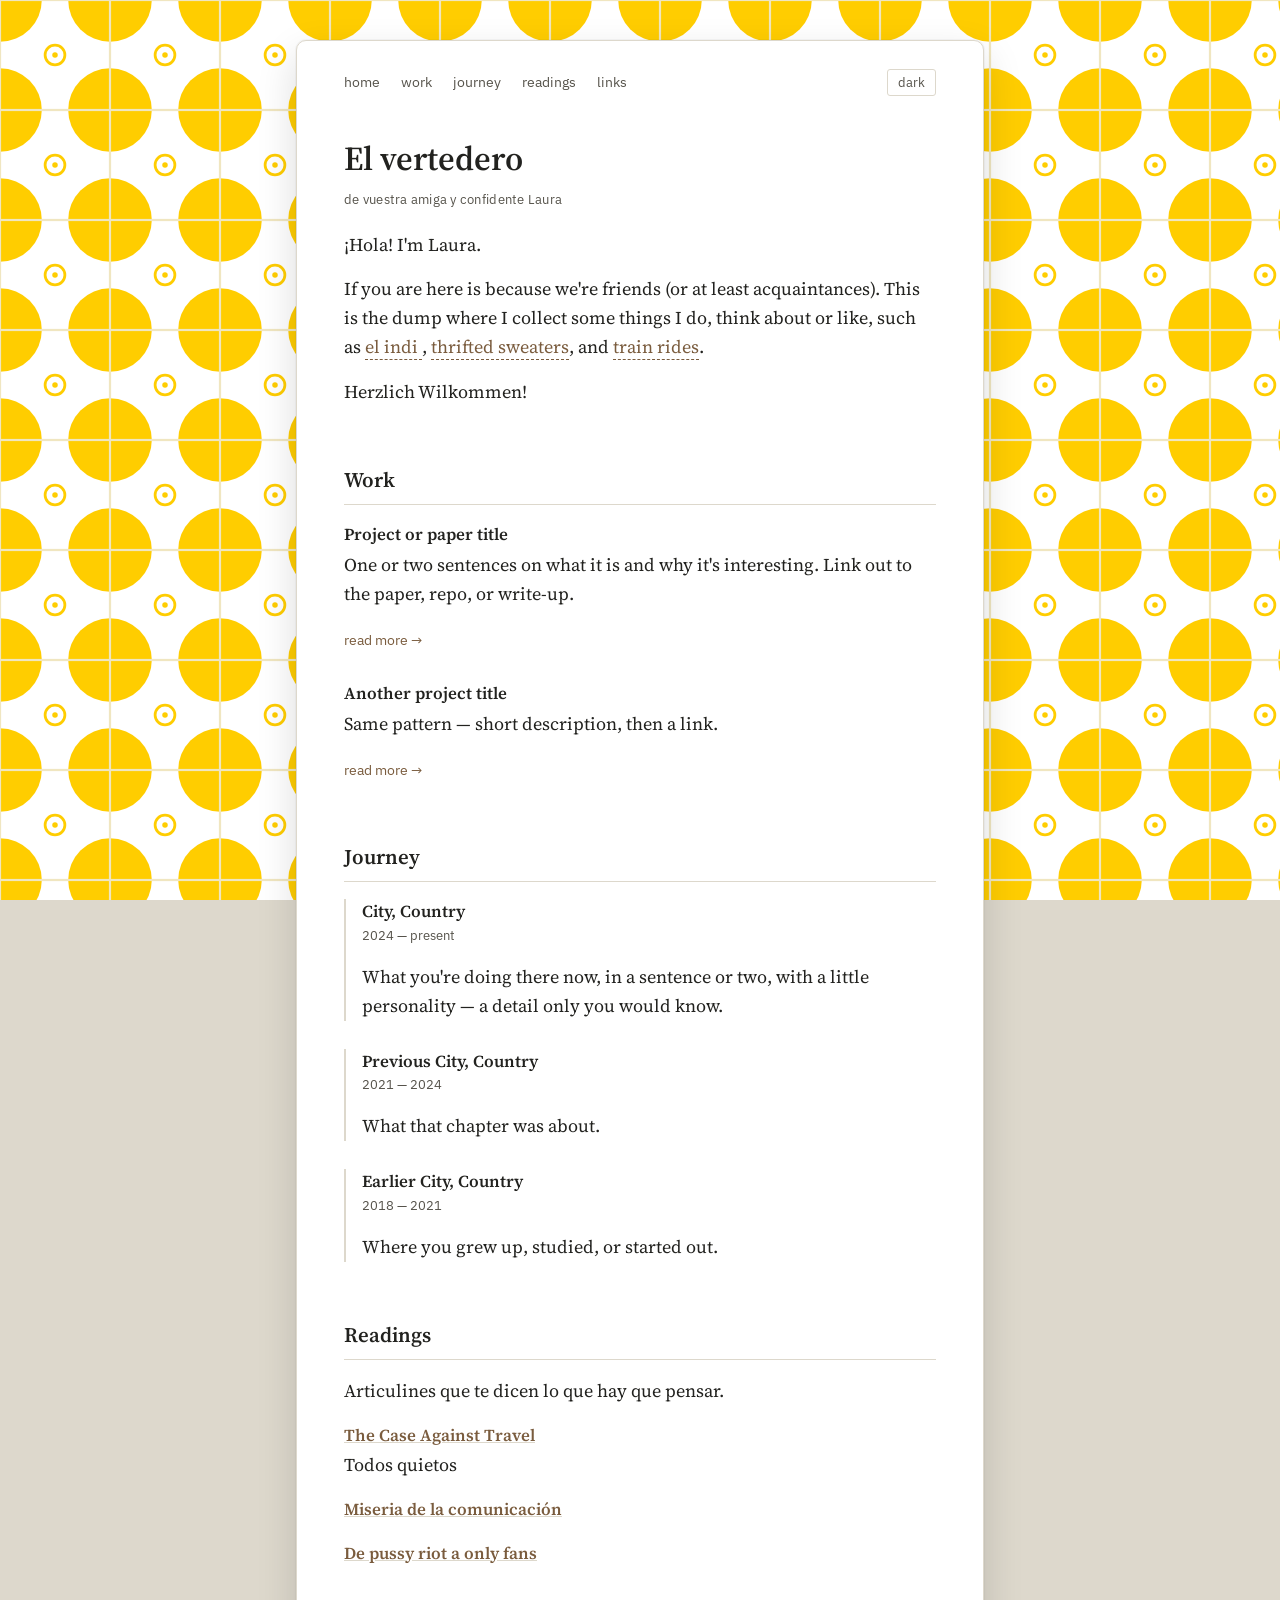
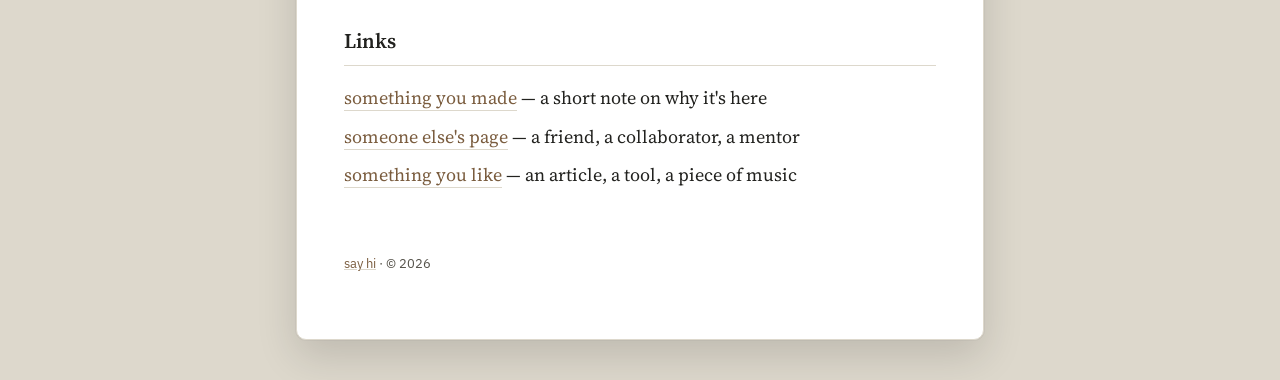
==== commit 7229c6b1: "Remove portrait figure from index.html Removed portrait figure and its caption from the main section" ====
--- a/index.html
+++ b/index.html
@@ -49,10 +49,6 @@
   </p>
 
 
-  <figure class="portrait">
-    <img src="files/photo.jpg" alt="Portrait of Your Name">
-    <figcaption>Photo by you, or whoever took it</figcaption>
-  </figure>
 </main>
 
 <section id="work">
